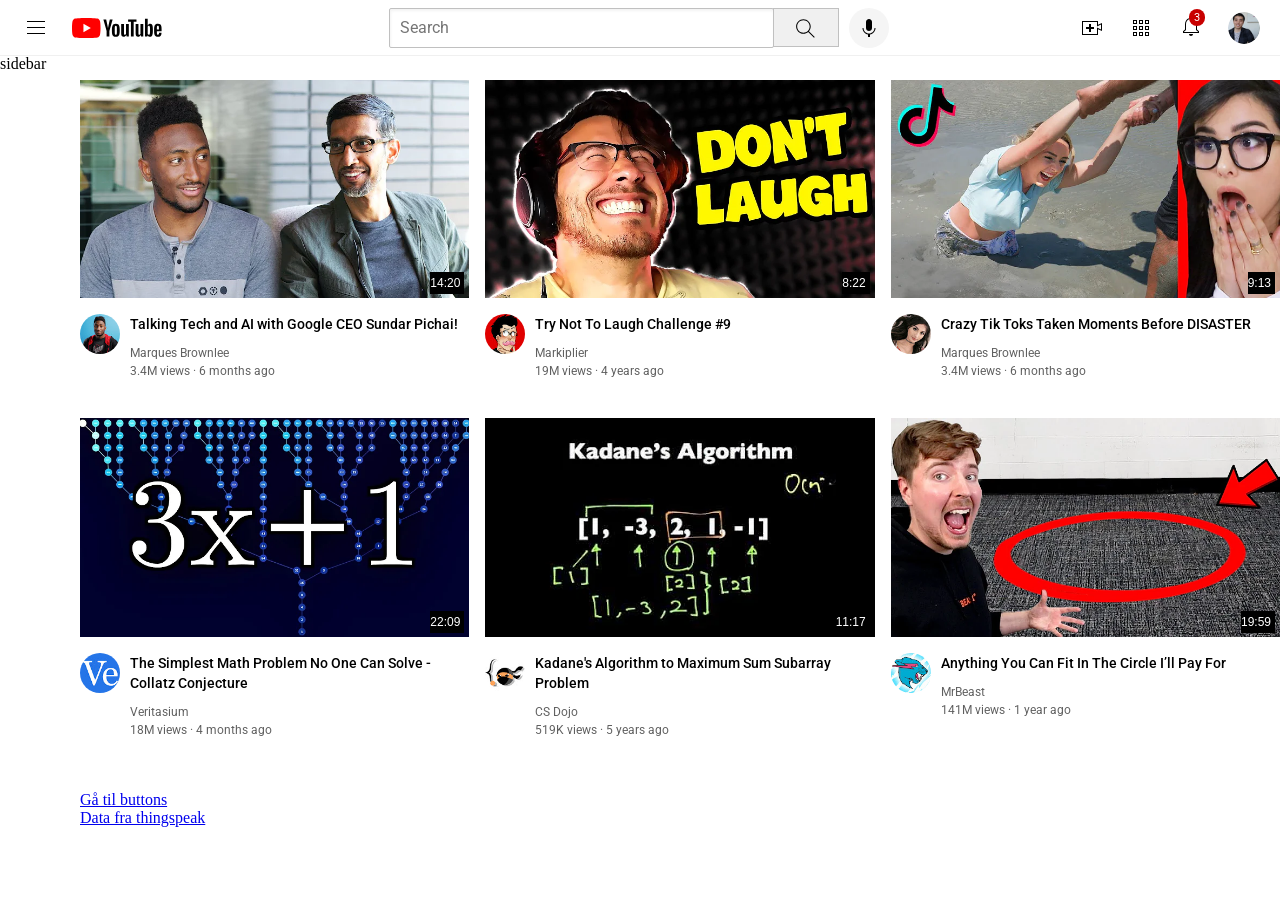
==== index.html @ 8b9389e6 "Add files via upload" ====
<!DOCTYPE html>
<!--https://www.youtube.com/watch?v=G3e-cpL7ofc-->
<!--https://supersimple.dev/exercises/youtube -->
<!--Backup filer: C:\Users\neuma\OneDrive\Backup Websted HNPO\htmlCssCourse-->
<!--https://onedrive.live.com/?id=1718BADFA0EA4C91%2166126&cid=1718BADFA0EA4C91-->
<!--4:44:07-->
<html>
    <head>
        <title>Youtube.com Clone</title>
        <link rel="preconnect" href="https://fonts.googleapis.com">
        <link rel="preconnect" href="https://fonts.gstatic.com" crossorigin>
        <link href="https://fonts.googleapis.com/css2?family=Roboto:wght@400;500;700&display=swap" rel="stylesheet">

        <link rel="stylesheet" href="styles/general.css">
        <link rel="stylesheet" href="styles/header.css">
        <link rel="stylesheet" href="styles/video.css">
        <link rel="stylesheet" href="styles/sidebar.css">


    </head>

    <body>
      <div class="header">

        <div class="left-section">
          <img class="hamburger-menu" src="icons\hamburger-menu.svg">
          <img class="youtube-logo" src="icons\youtube-logo.svg">
          
          
        </div>

        <div class="middle-section">
          <input class="search-bar" type="text" placeholder="Search">
          
          <button class="search-button">
            <img  class= "search-icon" src="icons\search.svg">
          </button> 

         <button class="voice-search-button">
            <img class="voice-search-icon" src="icons\voice-search-icon.svg">
          </button>
        </div>

        <div class="right-section">
           <img class="upload-icon" src="icons\upload.svg">
           <img class="youtube-apps-icon" src="icons\youtube-apps.svg">
           <div class="notifications-icon-container">
             <img class="notifications-icon"  src="icons\notifications.svg">
             <div class="notifications-count">3</div>
          </div>
          
           <img class="current-user-picture"  src="channel-pictures\my-channel.jpeg">
        </div>
        
      </div>

      <div class="sidebar">
        sidebar
      </div>

      <div class="video-grid">
        <div class="video-preview">
            <div class = thumbnail-row>
              <img class="thumbnail" img src="thumbnails/thumbnail-1.webp">
              <div class="video-time">14:20</div>
            </div>
            <div class="video-info-grid">
                <div class="channel-picture">
                  <img class="profile-picture" src="channel-pictures/channel-1.jpeg">
                </div>
                <div class="video-info">
                  <p class="video-title">
                    Talking Tech and AI with Google CEO Sundar Pichai!
                  </p>
                  <p class="video-author" >
                    Marques Brownlee
                  </p>
                  <p class="video-stats">
                    3.4M views · 6 months ago
                  </p>
                </div>
      
                </div>
            </div>
      
            <div class="video-preview">
              <div class="thumbnail-row">
                <img class="thumbnail" img src="thumbnails/thumbnail-2.webp" >
                <div class="video-time">8:22</div> 
              </div>
              <div class="video-info-grid">
                <div class="channel-picture">
                  <img class="profile-picture" src="channel-pictures\channel-2.jpeg">
                </div>
                <div class="video-info">
                  <p class="video-title">
                    Try Not To Laugh Challenge #9
                  </p>
                  <p class="video-author" >
                    Markiplier
                  </p>
                  <p class="video-stats">
                    19M views · 4 years ago
                  </p>
                </div>
              </div>
            </div>
            <div class="video-preview">
              <div class = thumbnail-row>
                <img class="thumbnail" img src="thumbnails\thumbnail-3.webp">
                <div class="video-time">9:13</div>
              </div>
              <div class="video-info-grid">
                  <div class="channel-picture">
                    <img class="profile-picture" src="channel-pictures\channel-3.jpeg">
                  </div>
                  <div class="video-info">
                    <p class="video-title">
                      
                      Crazy Tik Toks Taken Moments Before DISASTER
                    </p>
                    <p class="video-author" >
                      Marques Brownlee
                    </p>
                    <p class="video-stats">
                      3.4M views · 6 months ago
                    </p>
                  </div>
        
                  </div>
              </div>
        
              <div class="video-preview">
                <div class="thumbnail-row">
                  <img class="thumbnail" img src="thumbnails\thumbnail-4.webp" >
                  <div class="video-time">22:09</div>
                </div>
                <div class="video-info-grid">
                  <div class="channel-picture">
                    <img class="profile-picture" src="channel-pictures\channel-4.jpeg">
                  </div>
                  <div class="video-info">
                    <p class="video-title">
                      The Simplest Math Problem No One Can Solve - Collatz Conjecture
                    </p>
                    <p class="video-author" >
                      Veritasium
                    </p>
                    <p class="video-stats">
                      18M views · 4 months ago
                    </p>
                  </div>
                </div>
              </div>
              <div class="video-preview">
                <div class = thumbnail-row>
                  <img class="thumbnail" img src="thumbnails\thumbnail-5.webp">
                  <div class="video-time">11:17</div>
                </div>
                <div class="video-info-grid">
                    <div class="channel-picture">
                      <img class="profile-picture" src="channel-pictures\channel-5.jpeg">
                    </div>
                    <div class="video-info">
                      <p class="video-title">
                        Kadane's Algorithm to Maximum Sum Subarray Problem
                      </p>
                      <p class="video-author" >
                        CS Dojo
                      </p>
                      <p class="video-stats">
                        519K views · 5 years ago
                      </p>
                    </div>
          
                    </div>
                </div>
          
                <div class="video-preview">
                  <div class="thumbnail-row">
                    <img class="thumbnail" img src="thumbnails\thumbnail-6.webp" >
                    <div class="video-time">19:59</div> 
                  </div>
                  <div class="video-info-grid">
                    <div class="channel-picture">
                      <img class="profile-picture" src="channel-pictures\channel-6.jpeg">
                    </div>
                    <div class="video-info">
                      <p class="video-title">
                        Anything You Can Fit In The Circle I’ll Pay For
                      </p>
                      <p class="video-author" >
                        MrBeast
                      </p>
                      <p class="video-stats">
                        141M views · 1 year ago
                      </p>
                    </div>
                  </div>
                </div>

    </div>

     
    <br>
    <br>
    <br>
    <a href="intro-to-html/buttons.html">
      Gå til buttons
    </a>
    <br>
    <a href="data-fra-thingspeak.html">
      Data fra thingspeak
    </a>

  </body>
</html>
---- styles/general.css ----
p{
    font-family: Roboto, Arial;
    margin-top: 0;
    margin-bottom: 0;
}


body {
    margin: 0;
    padding-top: 80px;
    padding-left: 80px;
}
---- styles/header.css ----
.header {
height: 55px;
display:flex;
flex-direction: row;
justify-content: space-between;

position: fixed;
top: 0;
left: 0;
right: 0;
z-index: 100;

background-color: white;
border-bottom-width: 1px;
border-bottom-style: solid;
border-bottom-color: rgb(240,240,240);


}
.left-section{
    display: flex;
    align-items: center;
}

.hamburger-menu{
    height: 24px;
    margin-left: 24px;
    margin-right: 24px;

}
.youtube-logo{
    height: 20px;
}
.middle-section{
    flex: 1;
    margin-left: 70px;
    margin-right: 35px;
    max-width: 500px;
    display: flex ;
    align-items: center;

}
.search-bar {
    font-family: system-ui;
    flex: 1;
    height: 36px;
    padding-left: 10px;
    font-size: 16px;
    border-width: 1px;
    border-style: solid;
    border-color: rgb(192,192, 192);
    border-radius: 2px;
    box-shadow: inset 1px 2px 3px
    rgba(0, 0, 0, 0.05);
    width: 0;
    }

.search-bar::placeholder {
font-family: Roboto, Arial;
font-size: 16 px;

}

.search-button{
    height: 39px;
    width: 66px;
    background-color: rgb(240,240, 240);
    border-width: 1px;
    border-style: solid;
    border-color: rgb(192,192, 192);
    margin-left: -1px;
    margin-right: 10px;
    
   


}
.search-icon{
    height: 25px;
    margin-top: 4px;
}

 .voice-search-button {
    height: 40px;
    width: 40px;
    border-radius: 20px;
    border: none;
    background-color: rgb(245,245,245);



 }   

 .voice-search-icon{
    height: 24px;
    margin-top: 4px; 

 }
.right-section{

    width: 180px;
    margin-right: 20px;
    display: flex;
    align-items: center;
    justify-content: space-between;
    flex-shrink: 0;

}
.upload-icon{
    height: 24px;
}

.youtube-apps-icon{
    height: 24px;
}

.notifications-icon{
    height: 24px;
}
.notifications-icon-container{
    position: relative;
}
.notifications-count{
    position: absolute;
    top: -5px;
    right: -2px;
    background-color: rgb(200,0,0);
    color: white;
    font-family: Roboto,Arial;
    font-size: 11px;
    padding-left: 5px;
    padding-right: 5px;
    padding-top: 2px;
    padding-bottom: 2px;
    border-radius: 10px;

}

.current-user-picture{
    height: 32px;
    border-radius: 16px
}
---- styles/video.css ----
.thumbnail{
        width: 100%;

    }
    
      .video-title{
        margin-top: 0;
        font-size: 14px;
        font-weight: 500;
        line-height: 20px;
        margin-bottom: 12px;
    }
      
      .video-info-grid{
        display:grid;
        grid-template-columns:50px 1fr ;
      }
      
      .profile-picture{
        width: 40px;
        border-radius: 50px;
        
      }
      .thumbnail-row {
        margin-bottom: 12px;
        position: relative;

      } 
      .video-author, .video-stats{
        font-size: 12px;
        color: rgb(96,96,96);

      }
      .video-author{
        margin-bottom: 4px;

      }
      .video-grid {
        display: grid;
        grid-template-columns: 1fr 1fr 1fr ;
        column-gap: 16px;
        row-gap: 40px;
      }

      .video-time{
        font-family: Robota, Arial, Helvetica, sans-serif;
        font-size: 12px;
        font-weight: 500;
        padding-left: 4;
        padding-right: 4px;
        padding-top: 4px;
        padding-bottom: 4px;
        border-radius: 2;

        background-color: black;
        color:white;
        position: absolute;
        bottom: 8px;
        right: 5px;
      }
---- styles/sidebar.css ----
.sidebar{
    position: fixed;
    left: 0;
    bottom: 0;
    top: 55px;
    background-color: white;
    width: 72px;

}
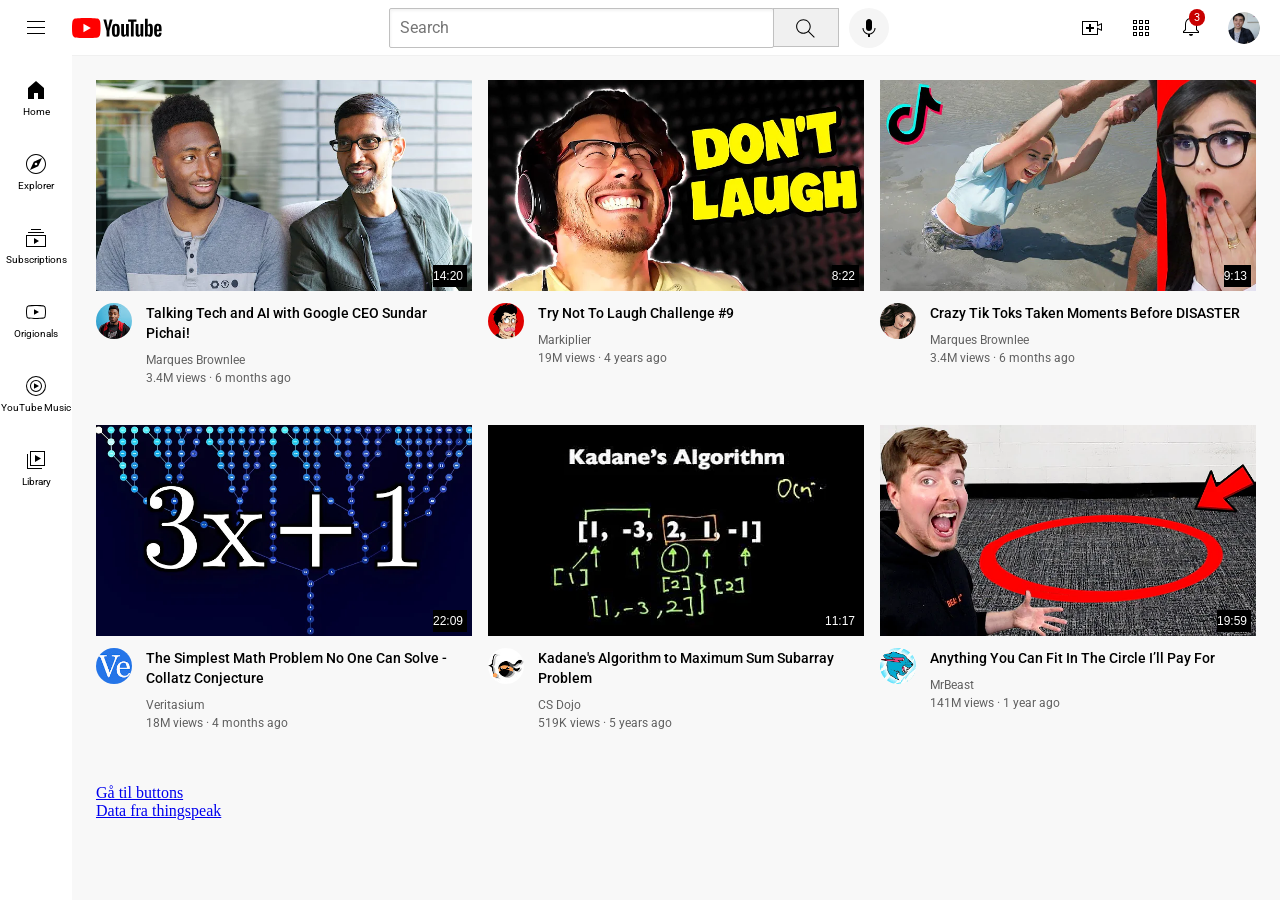
==== commit cbabb519: "Add files via upload" ====
--- a/index.html
+++ b/index.html
@@ -34,6 +34,7 @@
           
           <button class="search-button">
             <img  class= "search-icon" src="icons\search.svg">
+            <div class="tooltip">Search</div>
           </button> 
 
          <button class="voice-search-button">
@@ -55,7 +56,31 @@
       </div>
 
       <div class="sidebar">
-        sidebar
+        <div class="sidebar-link">
+          <img src="icons\home.svg">
+          <div>Home</div>
+        </div>
+        <div class="sidebar-link">
+          <img src="icons\explore.svg">
+          <div>Explorer</div>
+        </div>
+        <div class="sidebar-link">
+          <img src="icons\subscriptions.svg">
+          <div>Subscriptions</div>
+       </div>
+        <div class="sidebar-link">
+          <img src="icons\originals.svg">
+          <div>Origionals</div>
+      </div>
+        <div class="sidebar-link">
+         <img src="icons\youtube-music.svg">
+         <div>YouTube Music</div>
+         <div></div>
+      </div>
+        <div class="sidebar-link">
+          <img src="icons\library.svg">
+          <div>Library</div>
+      </div>
       </div>
 
       <div class="video-grid">
--- a/styles/general.css
+++ b/styles/general.css
@@ -8,5 +8,7 @@
 body {
     margin: 0;
     padding-top: 80px;
-    padding-left: 80px;
+    padding-left: 96px;
+    padding-right: 24px;
+    background-color: rgb(248,248,248);
 }
--- a/styles/header.css
+++ b/styles/header.css
@@ -70,15 +70,33 @@
     border-color: rgb(192,192, 192);
     margin-left: -1px;
     margin-right: 10px;
-    
-   
 
+    position: relative;
+}
+.search-button .tooltip{
+    position: absolute;
+    background-color: grey;
 
+    color:white;
+    padding-top: 4px;
+    padding-bottom: 4px;
+    padding-left: 8px;
+    padding-right: 8px;
+    border-radius: 2px;
+    font-size: 12px;
+    bottom: -30px;
+    opacity: 0;
+    transition: opacity 0.15s;
+    pointer-events: none;
 }
-.search-icon{
+.search-button:hover .tooltip {
+    opacity: 1;
+}
+
+.search-icon {   
     height: 25px;
     margin-top: 4px;
-}
+    }
 
  .voice-search-button {
     height: 40px;
@@ -86,9 +104,6 @@
     border-radius: 20px;
     border: none;
     background-color: rgb(245,245,245);
-
-
-
  }   
 
  .voice-search-icon{
--- a/styles/video.css
+++ b/styles/video.css
@@ -10,7 +10,7 @@
         font-size: 14px;
         font-weight: 500;
         line-height: 20px;
-        margin-bottom: 12px;
+        margin-bottom: 10px;
     }
       
       .video-info-grid{
@@ -19,12 +19,12 @@
       }
       
       .profile-picture{
-        width: 40px;
+        width: 36px;
         border-radius: 50px;
         
       }
       .thumbnail-row {
-        margin-bottom: 12px;
+        margin-bottom: 8px;
         position: relative;
 
       } 
--- a/styles/sidebar.css
+++ b/styles/sidebar.css
@@ -5,5 +5,30 @@
     top: 55px;
     background-color: white;
     width: 72px;
+    z-index: 200;
+    padding-top: 5px;
 
-}+}
+.sidebar-link{
+    height: 74px;
+    display: flex;
+    justify-content: center;
+    align-items: center;
+    flex-direction: column;
+    cursor: pointer;
+    
+}
+.sidebar-link:hover{
+    background-color: rgb(235,235,235);
+
+}
+.sidebar-link img{
+    height: 24px;
+    margin-bottom: 4px;
+}
+.sidebar-link div{
+    font-family: Roboto,Arial;
+    font-size: 10px;
+
+}
+    
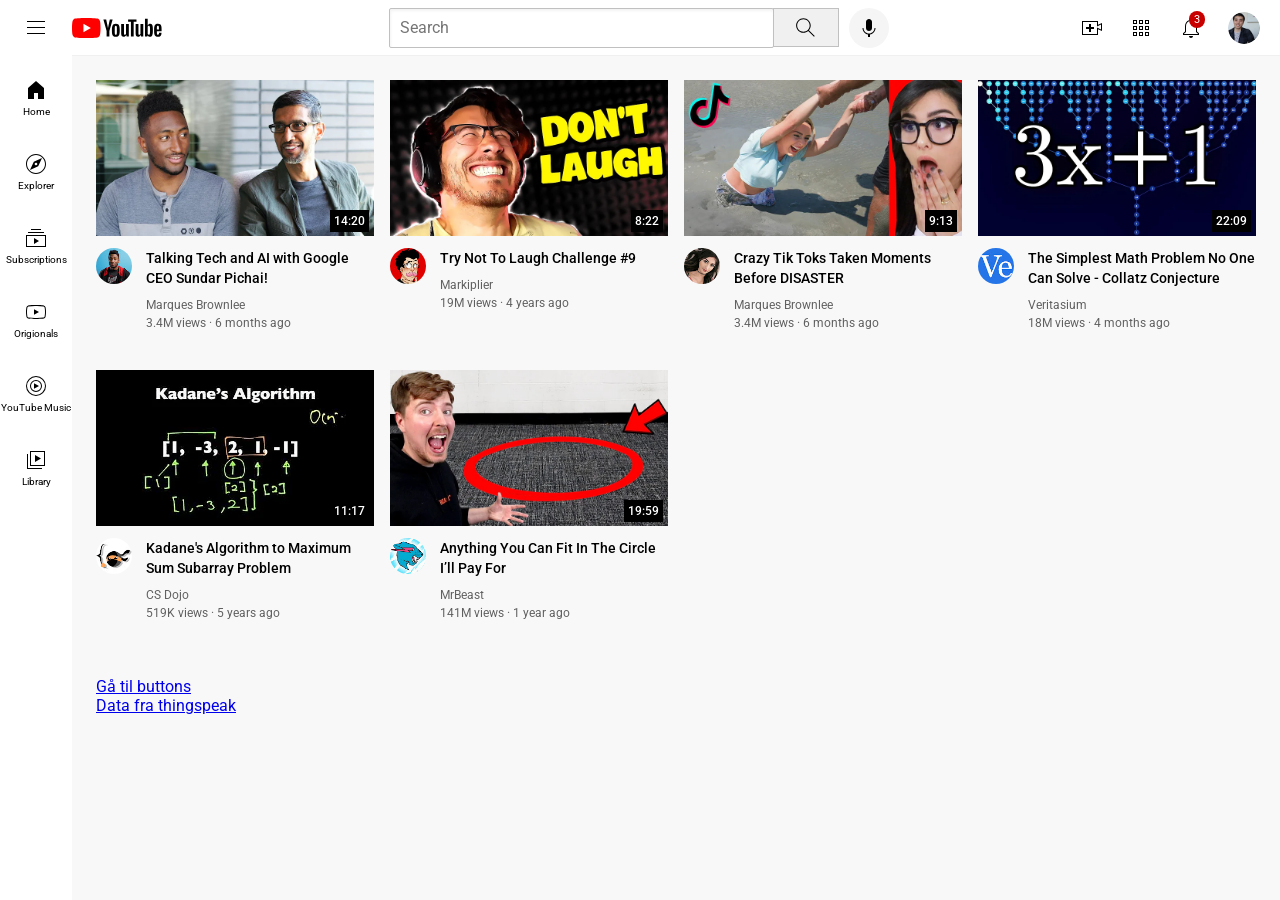
==== commit 3575db38: "Add files via upload" ====
--- a/index.html
+++ b/index.html
@@ -3,7 +3,7 @@
 <!--https://supersimple.dev/exercises/youtube -->
 <!--Backup filer: C:\Users\neuma\OneDrive\Backup Websted HNPO\htmlCssCourse-->
 <!--https://onedrive.live.com/?id=1718BADFA0EA4C91%2166126&cid=1718BADFA0EA4C91-->
-<!--4:44:07-->
+<!--6:07:50-->
 <html>
     <head>
         <title>Youtube.com Clone</title>
@@ -20,7 +20,7 @@
     </head>
 
     <body>
-      <div class="header">
+      <header class="header">
 
         <div class="left-section">
           <img class="hamburger-menu" src="icons\hamburger-menu.svg">
@@ -39,23 +39,35 @@
 
          <button class="voice-search-button">
             <img class="voice-search-icon" src="icons\voice-search-icon.svg">
+            <div class="tooltip">Search with your voice</div>
+            
           </button>
         </div>
 
         <div class="right-section">
-           <img class="upload-icon" src="icons\upload.svg">
-           <img class="youtube-apps-icon" src="icons\youtube-apps.svg">
+
+          <div class="upload-icon-container">
+            <img class="upload-icon" src="icons\upload.svg">
+            <div class="tooltip">Create</div>
+            </div>
+
+          <div class="youtube-apps-icon-container">
+            <img class="youtube-apps-icon" src="icons\youtube-apps.svg">
+            <div class="tooltip">YouTube apps</div>
+          </div>
+
            <div class="notifications-icon-container">
              <img class="notifications-icon"  src="icons\notifications.svg">
-             <div class="notifications-count">3</div>
-          </div>
+             <div class="tooltip">notifications</div>
+            <div class="notifications-count">3</div>
+            </div>
           
            <img class="current-user-picture"  src="channel-pictures\my-channel.jpeg">
         </div>
         
-      </div>
-
-      <div class="sidebar">
+      </header>
+
+      <nav class="sidebar">
         <div class="sidebar-link">
           <img src="icons\home.svg">
           <div>Home</div>
@@ -71,7 +83,7 @@
         <div class="sidebar-link">
           <img src="icons\originals.svg">
           <div>Origionals</div>
-      </div>
+        </div>
         <div class="sidebar-link">
          <img src="icons\youtube-music.svg">
          <div>YouTube Music</div>
@@ -81,8 +93,9 @@
           <img src="icons\library.svg">
           <div>Library</div>
       </div>
-      </div>
-
+    </nav>
+      <main>
+          
       <div class="video-grid">
         <div class="video-preview">
             <div class = thumbnail-row>
@@ -223,6 +236,7 @@
                     </div>
                   </div>
                 </div>
+      </main>
 
     </div>
 
--- a/styles/general.css
+++ b/styles/general.css
@@ -1,11 +1,11 @@
 p{
-    font-family: Roboto, Arial;
     margin-top: 0;
     margin-bottom: 0;
 }
 
 
 body {
+    font-family: Roboto, Arial;
     margin: 0;
     padding-top: 80px;
     padding-left: 96px;
--- a/styles/header.css
+++ b/styles/header.css
@@ -46,10 +46,8 @@
     height: 36px;
     padding-left: 10px;
     font-size: 16px;
-    border-width: 1px;
-    border-style: solid;
-    border-color: rgb(192,192, 192);
     border-radius: 2px;
+    border: 1px solid rgb(192,192, 192);
     box-shadow: inset 1px 2px 3px
     rgba(0, 0, 0, 0.05);
     width: 0;
@@ -71,9 +69,28 @@
     margin-left: -1px;
     margin-right: 10px;
 
-    position: relative;
+   
 }
-.search-button .tooltip{
+
+.search-button, 
+.voice-search-button,
+.upload-icon-container,
+.notifications-icon-container,
+.youtube-apps-icon-container,
+.notifications-icon-container{
+    display: flex;
+    justify-content: center ;
+    align-items: center;
+    position: relative;   
+
+}
+
+.search-button .tooltip,
+.voice-search-button .tooltip,
+.upload-icon-container .tooltip,
+.youtube-apps-icon-container .tooltip,
+.notifications-icon-container .tooltip{
+    font-family: Roboto, Arial;
     position: absolute;
     background-color: grey;
 
@@ -88,14 +105,19 @@
     opacity: 0;
     transition: opacity 0.15s;
     pointer-events: none;
+    white-space: nowrap;
 }
-.search-button:hover .tooltip {
+.search-button:hover .tooltip,
+.voice-search-button:hover .tooltip,
+.upload-icon-container:hover .tooltip,
+.youtube-apps-icon-container:hover .tooltip,
+.notifications-icon-container:hover .tooltip{
     opacity: 1;
 }
 
 .search-icon {   
     height: 25px;
-    margin-top: 4px;
+
     }
 
  .voice-search-button {
@@ -108,7 +130,7 @@
 
  .voice-search-icon{
     height: 24px;
-    margin-top: 4px; 
+
 
  }
 .right-section{
--- a/styles/video.css
+++ b/styles/video.css
@@ -38,20 +38,39 @@
 
       }
       .video-grid {
+       
         display: grid;
         grid-template-columns: 1fr 1fr 1fr ;
         column-gap: 16px;
         row-gap: 40px;
       }
 
+      @media (max-width: 750px){
+        .video-grid {
+          grid-template-columns: 1fr 1fr;
+        }
+      }
+      
+      @media (min-width: 751px) and (max-width: 999px) {
+        .video-grid {
+          grid-template-columns: 1fr 1fr 1fr;
+        }
+
+      }
+
+      @media(min-width: 1000px){
+        .video-grid {
+          grid-template-columns: 1fr 1fr 1fr 1fr; 
+        }
+      }
+     
+
+
+
       .video-time{
-        font-family: Robota, Arial, Helvetica, sans-serif;
         font-size: 12px;
         font-weight: 500;
-        padding-left: 4;
-        padding-right: 4px;
-        padding-top: 4px;
-        padding-bottom: 4px;
+        padding: 4px;
         border-radius: 2;
 
         background-color: black;
--- a/styles/sidebar.css
+++ b/styles/sidebar.css
@@ -27,7 +27,6 @@
     margin-bottom: 4px;
 }
 .sidebar-link div{
-    font-family: Roboto,Arial;
     font-size: 10px;
 
 }
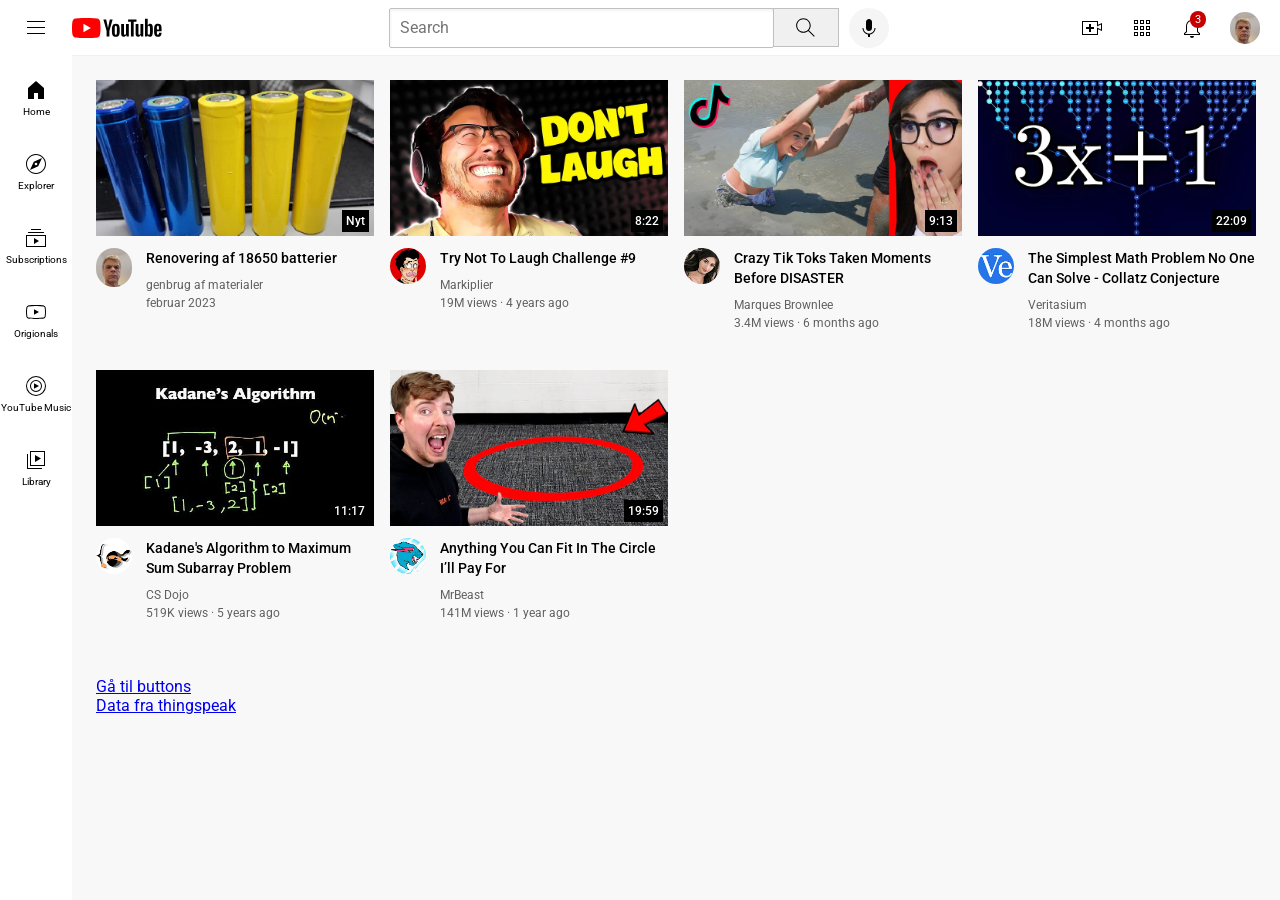
==== commit 15b74e54: "Add files via upload" ====
--- a/index.html
+++ b/index.html
@@ -6,7 +6,8 @@
 <!--6:07:50-->
 <html>
     <head>
-        <title>Youtube.com Clone</title>
+        <title>hnpo</title>
+
         <link rel="preconnect" href="https://fonts.googleapis.com">
         <link rel="preconnect" href="https://fonts.gstatic.com" crossorigin>
         <link href="https://fonts.googleapis.com/css2?family=Roboto:wght@400;500;700&display=swap" rel="stylesheet">
@@ -62,7 +63,7 @@
             <div class="notifications-count">3</div>
             </div>
           
-           <img class="current-user-picture"  src="channel-pictures\my-channel.jpeg">
+           <img class="current-user-picture"  src="channel-pictures\hnpo.jpg">
         </div>
         
       </header>
@@ -96,72 +97,25 @@
     </nav>
       <main>
           
-      <div class="video-grid">
-        <div class="video-preview">
-            <div class = thumbnail-row>
-              <img class="thumbnail" img src="thumbnails/thumbnail-1.webp">
-              <div class="video-time">14:20</div>
-            </div>
-            <div class="video-info-grid">
-                <div class="channel-picture">
-                  <img class="profile-picture" src="channel-pictures/channel-1.jpeg">
-                </div>
-                <div class="video-info">
-                  <p class="video-title">
-                    Talking Tech and AI with Google CEO Sundar Pichai!
-                  </p>
-                  <p class="video-author" >
-                    Marques Brownlee
-                  </p>
-                  <p class="video-stats">
-                    3.4M views · 6 months ago
-                  </p>
-                </div>
-      
-                </div>
-            </div>
-      
-            <div class="video-preview">
-              <div class="thumbnail-row">
-                <img class="thumbnail" img src="thumbnails/thumbnail-2.webp" >
-                <div class="video-time">8:22</div> 
-              </div>
-              <div class="video-info-grid">
-                <div class="channel-picture">
-                  <img class="profile-picture" src="channel-pictures\channel-2.jpeg">
-                </div>
-                <div class="video-info">
-                  <p class="video-title">
-                    Try Not To Laugh Challenge #9
-                  </p>
-                  <p class="video-author" >
-                    Markiplier
-                  </p>
-                  <p class="video-stats">
-                    19M views · 4 years ago
-                  </p>
-                </div>
-              </div>
-            </div>
-            <div class="video-preview">
+        <div class="video-grid">
+          <div class="video-preview">
               <div class = thumbnail-row>
-                <img class="thumbnail" img src="thumbnails\thumbnail-3.webp">
-                <div class="video-time">9:13</div>
+                <img class="thumbnail" img src="thumbnails\blaa-gule-batterier720x404.jpg">
+                <div class="video-time">Nyt</div>
               </div>
               <div class="video-info-grid">
                   <div class="channel-picture">
-                    <img class="profile-picture" src="channel-pictures\channel-3.jpeg">
+                    <img class="profile-picture" src="channel-pictures\hnpo.jpg">
                   </div>
                   <div class="video-info">
                     <p class="video-title">
-                      
-                      Crazy Tik Toks Taken Moments Before DISASTER
+                      Renovering af 18650 batterier
                     </p>
                     <p class="video-author" >
-                      Marques Brownlee
+                      genbrug af materialer
                     </p>
                     <p class="video-stats">
-                      3.4M views · 6 months ago
+                      februar 2023
                     </p>
                   </div>
         
@@ -170,44 +124,45 @@
         
               <div class="video-preview">
                 <div class="thumbnail-row">
-                  <img class="thumbnail" img src="thumbnails\thumbnail-4.webp" >
-                  <div class="video-time">22:09</div>
+                  <img class="thumbnail" img src="thumbnails/thumbnail-2.webp" >
+                  <div class="video-time">8:22</div> 
                 </div>
                 <div class="video-info-grid">
                   <div class="channel-picture">
-                    <img class="profile-picture" src="channel-pictures\channel-4.jpeg">
+                    <img class="profile-picture" src="channel-pictures\channel-2.jpeg">
                   </div>
                   <div class="video-info">
                     <p class="video-title">
-                      The Simplest Math Problem No One Can Solve - Collatz Conjecture
+                      Try Not To Laugh Challenge #9
                     </p>
                     <p class="video-author" >
-                      Veritasium
+                      Markiplier
                     </p>
                     <p class="video-stats">
-                      18M views · 4 months ago
+                      19M views · 4 years ago
                     </p>
                   </div>
                 </div>
               </div>
               <div class="video-preview">
                 <div class = thumbnail-row>
-                  <img class="thumbnail" img src="thumbnails\thumbnail-5.webp">
-                  <div class="video-time">11:17</div>
+                  <img class="thumbnail" img src="thumbnails\thumbnail-3.webp">
+                  <div class="video-time">9:13</div>
                 </div>
                 <div class="video-info-grid">
                     <div class="channel-picture">
-                      <img class="profile-picture" src="channel-pictures\channel-5.jpeg">
+                      <img class="profile-picture" src="channel-pictures\channel-3.jpeg">
                     </div>
                     <div class="video-info">
                       <p class="video-title">
-                        Kadane's Algorithm to Maximum Sum Subarray Problem
+                        
+                        Crazy Tik Toks Taken Moments Before DISASTER
                       </p>
                       <p class="video-author" >
-                        CS Dojo
+                        Marques Brownlee
                       </p>
                       <p class="video-stats">
-                        519K views · 5 years ago
+                        3.4M views · 6 months ago
                       </p>
                     </div>
           
@@ -216,26 +171,72 @@
           
                 <div class="video-preview">
                   <div class="thumbnail-row">
-                    <img class="thumbnail" img src="thumbnails\thumbnail-6.webp" >
-                    <div class="video-time">19:59</div> 
+                    <img class="thumbnail" img src="thumbnails\thumbnail-4.webp" >
+                    <div class="video-time">22:09</div>
                   </div>
                   <div class="video-info-grid">
                     <div class="channel-picture">
-                      <img class="profile-picture" src="channel-pictures\channel-6.jpeg">
+                      <img class="profile-picture" src="channel-pictures\channel-4.jpeg">
                     </div>
                     <div class="video-info">
                       <p class="video-title">
-                        Anything You Can Fit In The Circle I’ll Pay For
+                        The Simplest Math Problem No One Can Solve - Collatz Conjecture
                       </p>
                       <p class="video-author" >
-                        MrBeast
+                        Veritasium
                       </p>
                       <p class="video-stats">
-                        141M views · 1 year ago
-                      </p>
-                    </div>
-                  </div>
-                </div>
+                        18M views · 4 months ago
+                      </p>
+                    </div>
+                  </div>
+                </div>
+                <div class="video-preview">
+                  <div class = thumbnail-row>
+                    <img class="thumbnail" img src="thumbnails\thumbnail-5.webp">
+                    <div class="video-time">11:17</div>
+                  </div>
+                  <div class="video-info-grid">
+                      <div class="channel-picture">
+                        <img class="profile-picture" src="channel-pictures\channel-5.jpeg">
+                      </div>
+                      <div class="video-info">
+                        <p class="video-title">
+                          Kadane's Algorithm to Maximum Sum Subarray Problem
+                        </p>
+                        <p class="video-author" >
+                          CS Dojo
+                        </p>
+                        <p class="video-stats">
+                          519K views · 5 years ago
+                        </p>
+                      </div>
+            
+                      </div>
+                  </div>
+            
+                  <div class="video-preview">
+                    <div class="thumbnail-row">
+                      <img class="thumbnail" img src="thumbnails\thumbnail-6.webp" >
+                      <div class="video-time">19:59</div> 
+                    </div>
+                    <div class="video-info-grid">
+                      <div class="channel-picture">
+                        <img class="profile-picture" src="channel-pictures\channel-6.jpeg">
+                      </div>
+                      <div class="video-info">
+                        <p class="video-title">
+                          Anything You Can Fit In The Circle I’ll Pay For
+                        </p>
+                        <p class="video-author" >
+                          MrBeast
+                        </p>
+                        <p class="video-stats">
+                          141M views · 1 year ago
+                        </p>
+                      </div>
+                    </div>
+                  </div>
       </main>
 
     </div>
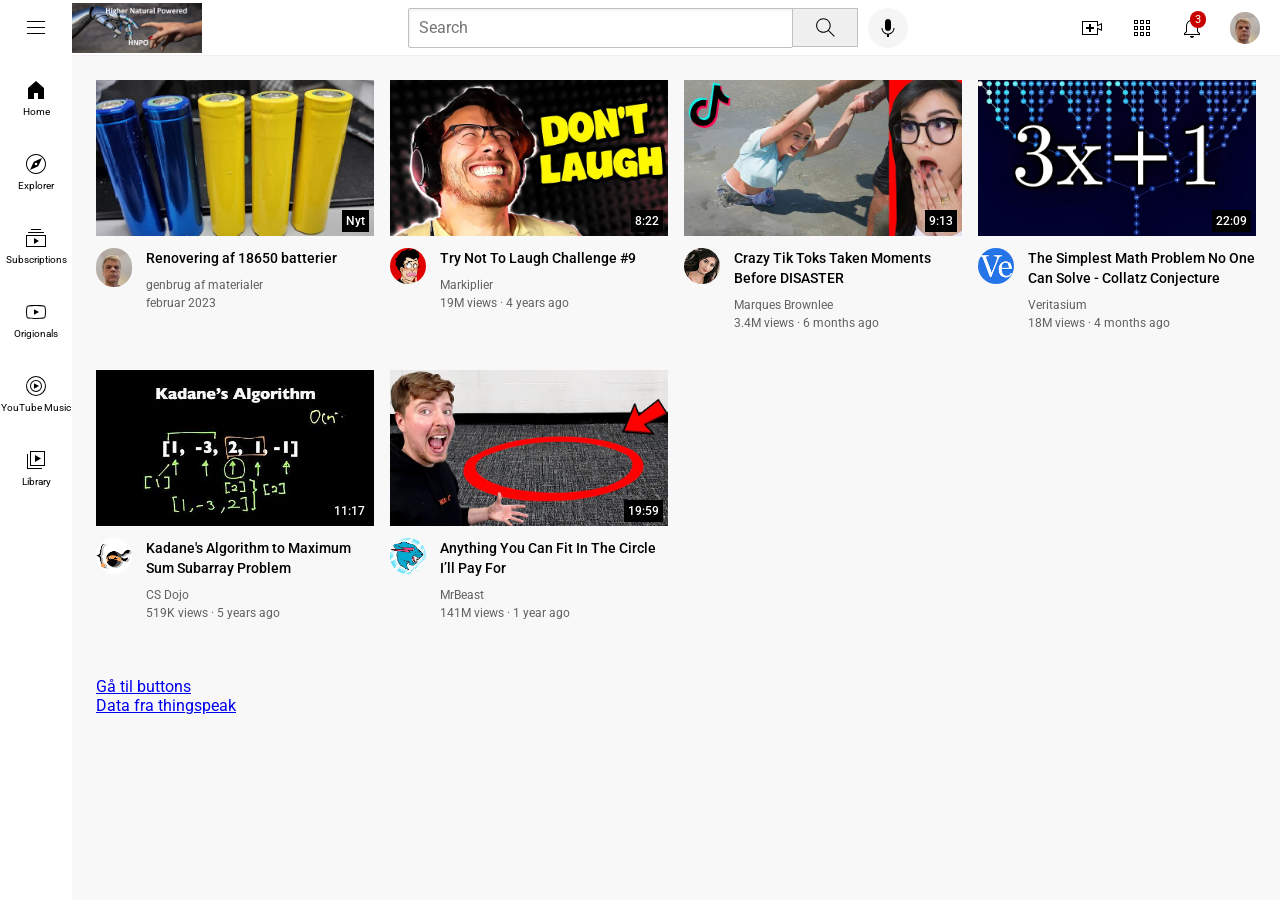
==== commit 57a00a8a: "Add files via upload" ====
--- a/index.html
+++ b/index.html
@@ -25,7 +25,7 @@
 
         <div class="left-section">
           <img class="hamburger-menu" src="icons\hamburger-menu.svg">
-          <img class="youtube-logo" src="icons\youtube-logo.svg">
+          <img class="youtube-logo" src="icons\hnpo-logo.png">
           
           
         </div>
--- a/styles/header.css
+++ b/styles/header.css
@@ -29,7 +29,7 @@
 
 }
 .youtube-logo{
-    height: 20px;
+    height: 50px;
 }
 .middle-section{
     flex: 1;
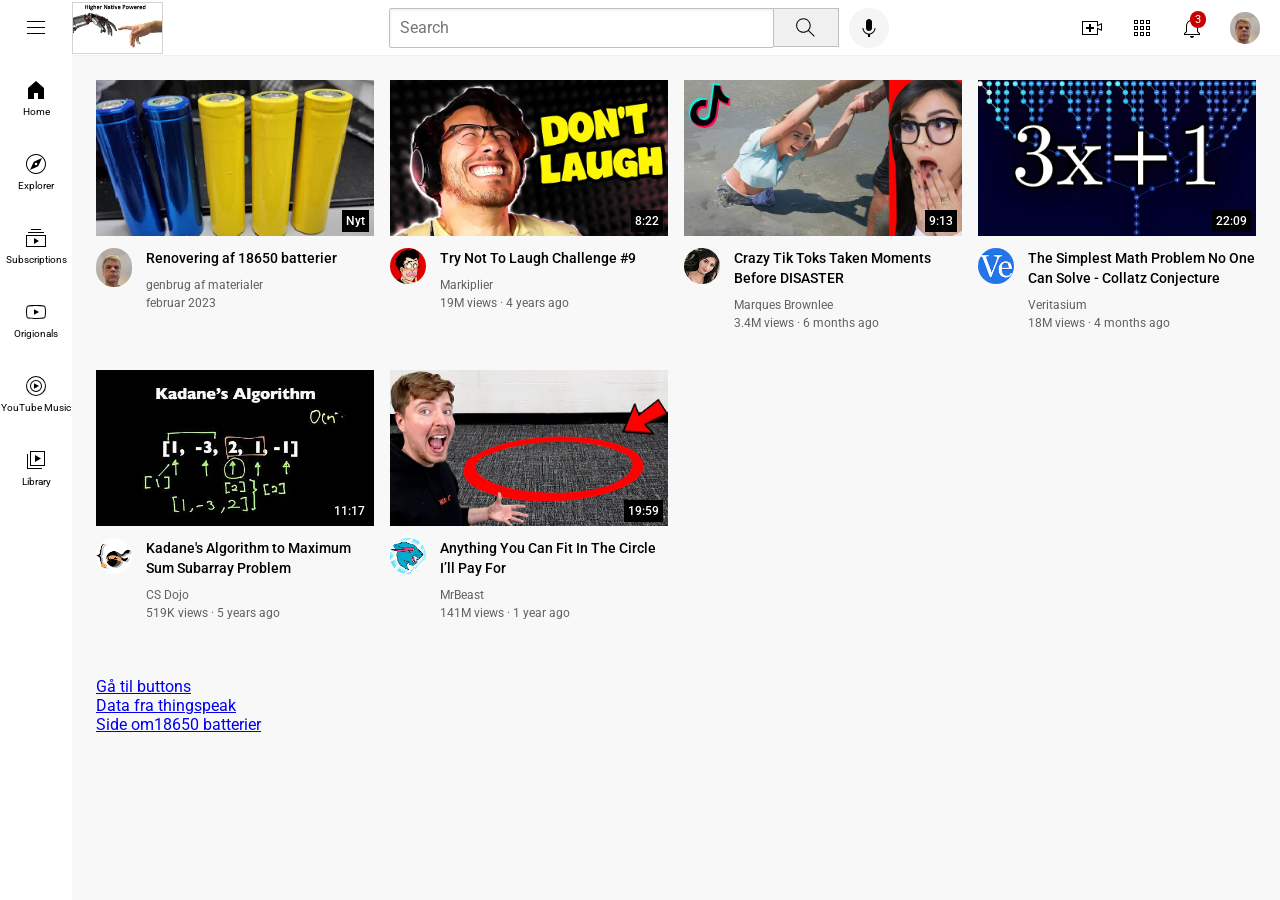
==== commit e44f7d02: "Add files via upload" ====
--- a/index.html
+++ b/index.html
@@ -25,7 +25,7 @@
 
         <div class="left-section">
           <img class="hamburger-menu" src="icons\hamburger-menu.svg">
-          <img class="youtube-logo" src="icons\hnpo-logo.png">
+          <img class="youtube-logo" src="icons\robot-haand-text.jpg">
           
           
         </div>
@@ -100,7 +100,11 @@
         <div class="video-grid">
           <div class="video-preview">
               <div class = thumbnail-row>
-                <img class="thumbnail" img src="thumbnails\blaa-gule-batterier720x404.jpg">
+
+                <!--Her starter sidens indhold-->
+
+
+                <img class="thumbnail"  img src="thumbnails\blaa-gule-batterier720x404.jpg">
                 <div class="video-time">Nyt</div>
               </div>
               <div class="video-info-grid">
@@ -250,8 +254,16 @@
     </a>
     <br>
     <a href="data-fra-thingspeak.html">
+    
       Data fra thingspeak
     </a>
+    <br>
+
+    <a href="18650batt.html">
+       Side om18650 batterier
+
+    </a>
+    <!--Her slutter siden-->
 
   </body>
 </html>
--- a/styles/header.css
+++ b/styles/header.css
@@ -30,6 +30,7 @@
 }
 .youtube-logo{
     height: 50px;
+    border: 1px solid rgb(215, 211, 211)
 }
 .middle-section{
     flex: 1;
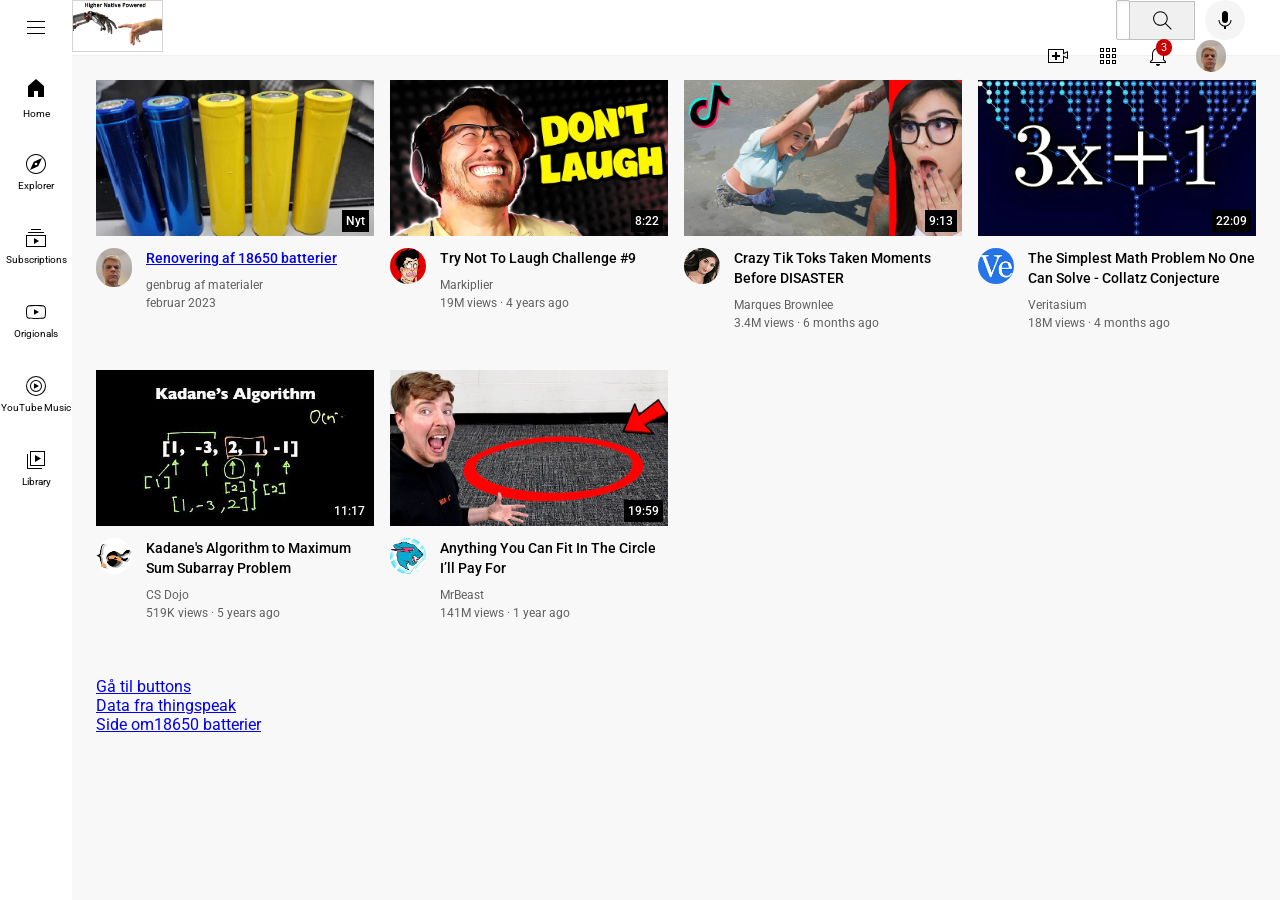
==== commit 0eee1177: "Add files via upload" ====
--- a/index.html
+++ b/index.html
@@ -25,7 +25,8 @@
 
         <div class="left-section">
           <img class="hamburger-menu" src="icons\hamburger-menu.svg">
-          <img class="youtube-logo" src="icons\robot-haand-text.jpg">
+          <a href="higher-native-powered.html">
+          <img class="youtube-logo" src="icons\robot-haand-text.jpg"><a>
           
           
         </div>
@@ -70,25 +71,29 @@
 
       <nav class="sidebar">
         <div class="sidebar-link">
-          <img src="icons\home.svg">
+          <a href="index.html">
+          <img src="icons\home.svg"></a>
           <div>Home</div>
         </div>
-        <div class="sidebar-link">
-          <img src="icons\explore.svg">
+
+        <div class="sidebar-link">
+        <img src="icons\explore.svg">
           <div>Explorer</div>
         </div>
+
         <div class="sidebar-link">
           <img src="icons\subscriptions.svg">
           <div>Subscriptions</div>
        </div>
+
         <div class="sidebar-link">
           <img src="icons\originals.svg">
           <div>Origionals</div>
         </div>
+
         <div class="sidebar-link">
          <img src="icons\youtube-music.svg">
          <div>YouTube Music</div>
-         <div></div>
       </div>
         <div class="sidebar-link">
           <img src="icons\library.svg">
@@ -103,17 +108,20 @@
 
                 <!--Her starter sidens indhold-->
 
-
-                <img class="thumbnail"  img src="thumbnails\blaa-gule-batterier720x404.jpg">
+                <a href="18650batt.html">
+                <img class="thumbnail"  img src="thumbnails\blaa-gule-batterier720x404.jpg"></a>
                 <div class="video-time">Nyt</div>
               </div>
               <div class="video-info-grid">
                   <div class="channel-picture">
+                    
                     <img class="profile-picture" src="channel-pictures\hnpo.jpg">
+                    
                   </div>
                   <div class="video-info">
                     <p class="video-title">
-                      Renovering af 18650 batterier
+                      <a href="18650batt.html">
+                      Renovering af 18650 batterier </a>
                     </p>
                     <p class="video-author" >
                       genbrug af materialer
@@ -253,8 +261,7 @@
       Gå til buttons
     </a>
     <br>
-    <a href="data-fra-thingspeak.html">
-    
+    <a href="data-from-thingspeak.html">
       Data fra thingspeak
     </a>
     <br>
--- a/styles/video.css
+++ b/styles/video.css
@@ -11,6 +11,7 @@
         font-weight: 500;
         line-height: 20px;
         margin-bottom: 10px;
+        text-decoration: none !important;
     }
       
       .video-info-grid{
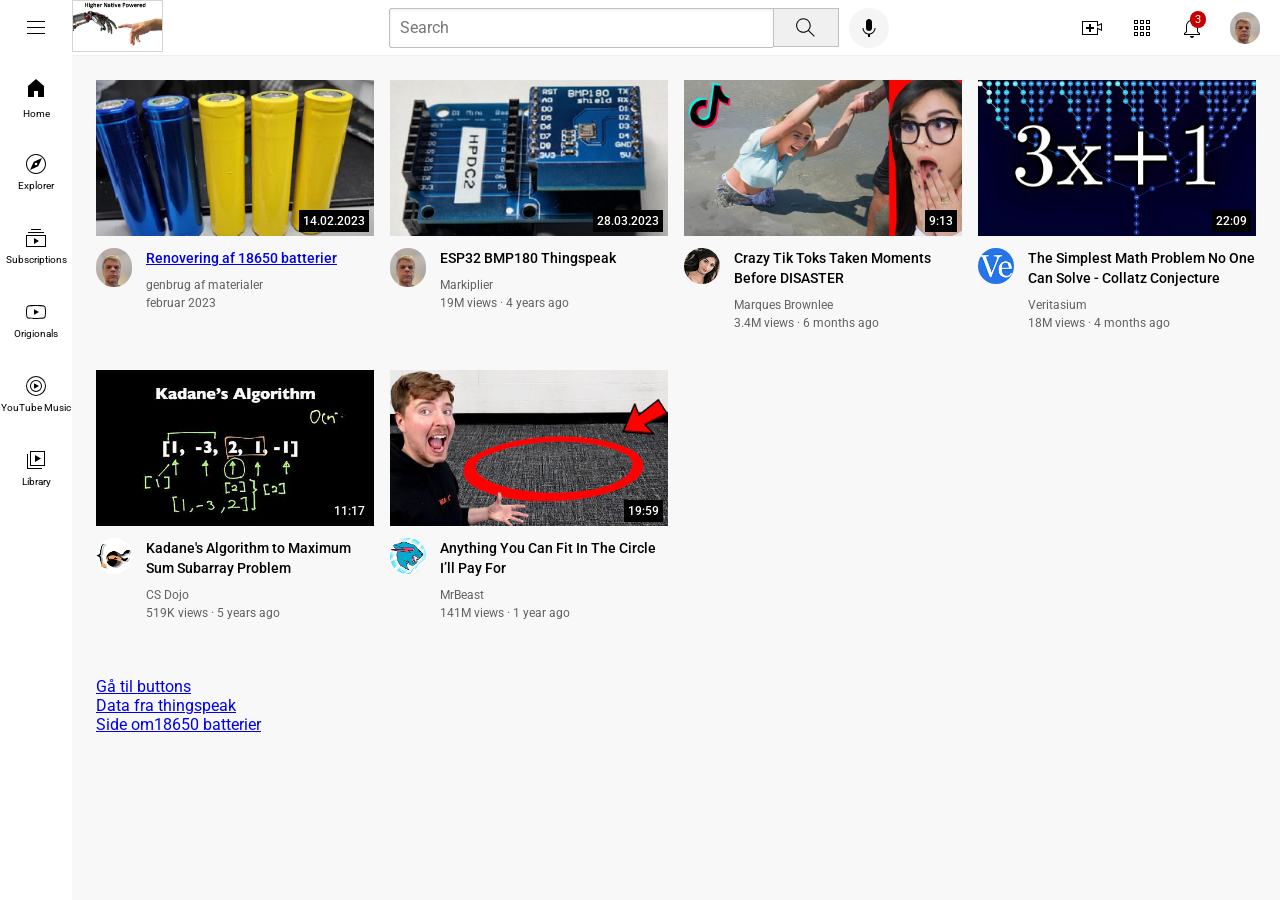
==== commit 2cd96fdd: "Add files via upload" ====
--- a/index.html
+++ b/index.html
@@ -26,10 +26,11 @@
         <div class="left-section">
           <img class="hamburger-menu" src="icons\hamburger-menu.svg">
           <a href="higher-native-powered.html">
-          <img class="youtube-logo" src="icons\robot-haand-text.jpg"><a>
-          
-          
-        </div>
+            <img class="youtube-logo" src="icons\robot-haand-text.jpg">
+          </a>
+          
+          
+         </div>
 
         <div class="middle-section">
           <input class="search-bar" type="text" placeholder="Search">
@@ -101,16 +102,18 @@
       </div>
     </nav>
       <main>
+
+            
           
         <div class="video-grid">
           <div class="video-preview">
               <div class = thumbnail-row>
 
-                <!--Her starter sidens indhold-->
+               
 
                 <a href="18650batt.html">
                 <img class="thumbnail"  img src="thumbnails\blaa-gule-batterier720x404.jpg"></a>
-                <div class="video-time">Nyt</div>
+                <div class="video-time">14.02.2023</div>
               </div>
               <div class="video-info-grid">
                   <div class="channel-picture">
@@ -136,16 +139,17 @@
         
               <div class="video-preview">
                 <div class="thumbnail-row">
-                  <img class="thumbnail" img src="thumbnails/thumbnail-2.webp" >
-                  <div class="video-time">8:22</div> 
+
+                  <img class="thumbnail" img src="thumbnails\esp32-hpdc2-720-404.png" >
+                  <div class="video-time">28.03.2023</div> 
                 </div>
                 <div class="video-info-grid">
                   <div class="channel-picture">
-                    <img class="profile-picture" src="channel-pictures\channel-2.jpeg">
+                    <img class="profile-picture" src="channel-pictures\hnpo.jpg">
                   </div>
                   <div class="video-info">
                     <p class="video-title">
-                      Try Not To Laugh Challenge #9
+                      ESP32 BMP180 Thingspeak
                     </p>
                     <p class="video-author" >
                       Markiplier
--- a/styles/video.css
+++ b/styles/video.css
@@ -11,7 +11,7 @@
         font-weight: 500;
         line-height: 20px;
         margin-bottom: 10px;
-        text-decoration: none !important;
+        text-decoration: none;
     }
       
       .video-info-grid{
